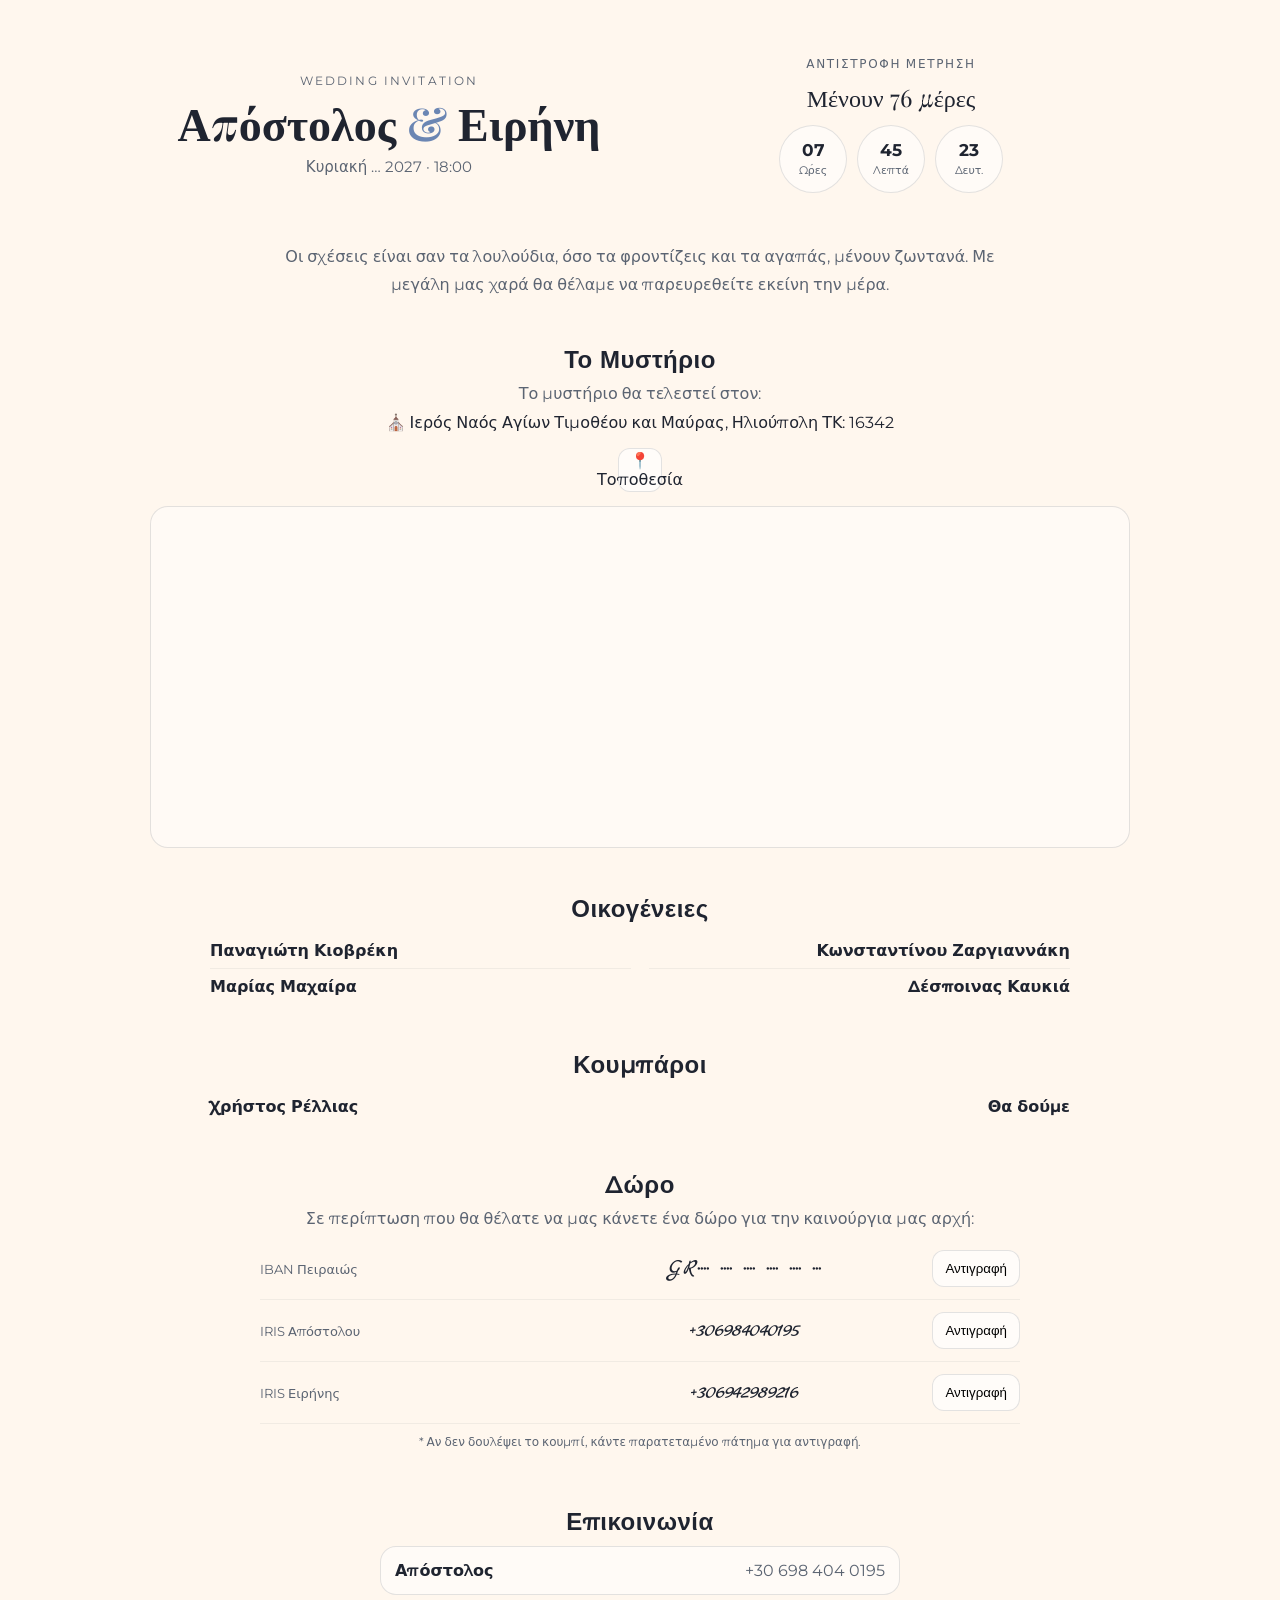
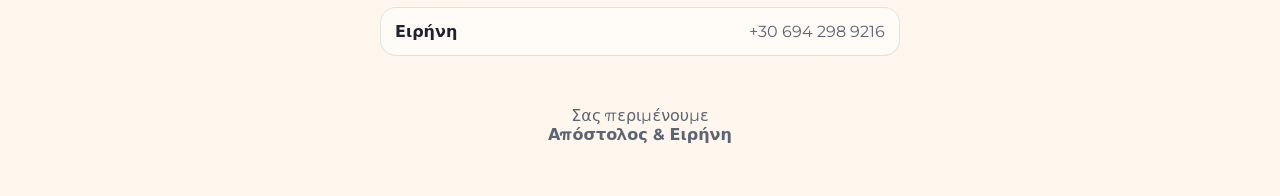
==== index.html @ e317bc23 "Update index.html" ====
<!DOCTYPE html>
<html lang="el">
<head>
  <meta charset="UTF-8" />
  <meta name="viewport" content="width=device-width, initial-scale=1" />
  <title>Απόστολος & Ειρήνη</title>

  <!-- Fonts -->
  <link rel="preconnect" href="https://fonts.googleapis.com">
  <link rel="preconnect" href="https://fonts.gstatic.com" crossorigin>

  <!-- Strict serif for names + clean sans + calligraphic for gift -->
  <link href="https://fonts.googleapis.com/css2?family=Playfair+Display:wght@500;600;700&family=Montserrat:wght@300;400;500;600&family=Marck+Script&display=swap" rel="stylesheet">

  <link rel="stylesheet" href="./style.css?v=10" />
</head>

<body>

  <main class="page">

    <!-- HERO (MONO-KOMMATO) -->
    <section class="hero fade-in">
      <div class="hero-inner">

        <!-- LEFT -->
        <div class="hero-left">
          <div class="tagline">Wedding Invitation</div>
          <h1 class="names">Απόστολος <span class="amp">&</span> Ειρήνη</h1>
          <div class="date">Κυριακή … 2027 · 18:00</div>
        </div>

        <!-- RIGHT -->
        <div class="hero-right">
          <div class="count-title">Αντίστροφη μέτρηση</div>
          <div class="cd-days">Μένουν <span id="d">00</span> μέρες</div>

          <div class="cd-circles" role="group" aria-label="Χρονόμετρο αντίστροφης μέτρησης">
            <div class="circle">
              <div class="n"><span id="h">00</span></div>
              <div class="t">Ώρες</div>
            </div>
            <div class="circle">
              <div class="n"><span id="m">00</span></div>
              <div class="t">Λεπτά</div>
            </div>
            <div class="circle">
              <div class="n"><span id="s">00</span></div>
              <div class="t">Δευτ.</div>
            </div>
          </div>
        </div>

      </div>
    </section>

    <!-- INTRO -->
    <section class="section center fade-in">
      <p class="intro">
        Οι σχέσεις είναι σαν τα λουλούδια, όσο τα φροντίζεις και τα αγαπάς, μένουν ζωντανά.
        Με μεγάλη μας χαρά θα θέλαμε να παρευρεθείτε εκείνη την μέρα.
      </p>
    </section>

    <!-- MYSTIRIO -->
    <section class="section center fade-in">
      <h2 class="h2">Το Μυστήριο</h2>
      <p class="muted">
        Το μυστήριο θα τελεστεί στον:
      </p>

      <p class="place">
        ⛪ Ιερός Ναός Αγίων Τιμοθέου και Μαύρας, Ηλιούπολη ΤΚ: 16342
      </p>

      <a class="pin-btn" target="_blank" rel="noopener"
         href="https://maps.app.goo.gl/vNykeE1Lnr1oiBZy7" aria-label="Άνοιγμα τοποθεσίας στο Google Maps">
        📍Τοποθεσία
      </a>

      <div class="map">
        <iframe
          title="Χάρτης - Μυστήριο"
          loading="lazy"
          referrerpolicy="no-referrer-when-downgrade"
          src="https://www.google.com/maps?q=Ιερός%20Ναός%20Αγίου%20Τιμοθέου%20και%20Αγίας%20Μαύρας%20Ηλιούπολη&output=embed">
        </iframe>
      </div>
    </section>

    <!-- OIKOGENEIES -->
    <section class="section center fade-in">
      <h2 class="h2">Οικογένειες</h2>

      <div class="two-col">
        <div class="col left">
          <div class="person"><strong>Παναγιώτη Κιοβρέκη</strong></div>
          <div class="person"><strong>Μαρίας Μαχαίρα</strong></div>
        </div>

        <div class="col right">
          <div class="person"><strong>Κωνσταντίνου Ζαργιαννάκη</strong></div>
          <div class="person"><strong>Δέσποινας Καυκιά</strong></div>
        </div>
      </div>
    </section>

    <!-- KOUMPAROI -->
    <section class="section center fade-in">
      <h2 class="h2">Κουμπάροι</h2>

      <div class="two-col">
        <div class="col left">
          <div class="person"><strong>Χρήστος Ρέλλιας</strong></div>
        </div>

        <div class="col right">
          <div class="person"><strong>Θα δούμε</strong></div>
        </div>
      </div>
    </section>

    <!-- GIFT -->
    <section class="section center fade-in">
      <h2 class="h2">Δώρο</h2>
      <p class="muted">
        Σε περίπτωση που θα θέλατε να μας κάνετε ένα δώρο για την καινούργια μας αρχή:
      </p>

      <div class="gift">
        <div class="gift-row">
          <div class="gift-label">IBAN Πειραιώς</div>
          <div class="gift-value script" id="ibanText">GR•••• •••• •••• •••• •••• •••</div>
          <button class="copy-btn" type="button" data-copy="#ibanText">Αντιγραφή</button>
        </div>

        <div class="gift-row">
          <div class="gift-label">IRIS Απόστολου</div>
          <div class="gift-value script" id="irisApostolos">+306984040195</div>
          <button class="copy-btn" type="button" data-copy="#irisApostolos">Αντιγραφή</button>
        </div>

        <div class="gift-row">
          <div class="gift-label">IRIS Ειρήνης</div>
          <div class="gift-value script" id="irisEirini">+306942989216</div>
          <button class="copy-btn" type="button" data-copy="#irisEirini">Αντιγραφή</button>
        </div>

        <p class="hint">
          * Αν δεν δουλέψει το κουμπί, κάντε παρατεταμένο πάτημα για αντιγραφή.
        </p>
      </div>
    </section>

    <!-- CONTACT -->
    <section class="section center fade-in">
      <h2 class="h2">Επικοινωνία</h2>

      <div class="contact">
        <a class="contact-item" href="tel:+306984040195">
          <span class="c-name">Απόστολος</span>
          <span class="c-phone">+30 698 404 0195</span>
        </a>

        <a class="contact-item" href="tel:+306942989216">
          <span class="c-name">Ειρήνη</span>
          <span class="c-phone">+30 694 298 9216</span>
        </a>
      </div>
    </section>

    <!-- FOOTER -->
    <footer class="footer center fade-in">
      Σας περιμένουμε<br><strong>Απόστολος & Ειρήνη</strong>
    </footer>

  </main>

  <script>
    // άλλαξε εδώ την ημερομηνία όποτε αποφασίσετε (το +03:00 για θερινή ώρα)
    const weddingDate = new Date("2027-02-20T18:00:00+03:00");
    const pad = n => String(n).padStart(2, "0");

    function updateCountdown(){
      const now = new Date();
      let diff = weddingDate - now;
      if(diff < 0) diff = 0;

      const days = Math.floor(diff / (1000*60*60*24));
      const hours = Math.floor((diff / (1000*60*60)) % 24);
      const minutes = Math.floor((diff / (1000*60)) % 60);
      const seconds = Math.floor((diff / 1000) % 60);

      document.getElementById("d").textContent = pad(days);
      document.getElementById("h").textContent = pad(hours);
      document.getElementById("m").textContent = pad(minutes);
      document.getElementById("s").textContent = pad(seconds);
    }
    updateCountdown();
    setInterval(updateCountdown, 1000);

    // Copy-to-clipboard
    async function copyTextFromSelector(sel){
      const el = document.querySelector(sel);
      if(!el) return false;
      const text = (el.textContent || "").trim();
      try{
        await navigator.clipboard.writeText(text);
        return true;
      }catch(e){
        const ta = document.createElement("textarea");
        ta.value = text;
        document.body.appendChild(ta);
        ta.select();
        try{
          document.execCommand("copy");
          document.body.removeChild(ta);
          return true;
        }catch(err){
          document.body.removeChild(ta);
          return false;
        }
      }
    }

    document.querySelectorAll("[data-copy]").forEach(btn=>{
      btn.addEventListener("click", async ()=>{
        const sel = btn.getAttribute("data-copy");
        const ok = await copyTextFromSelector(sel);
        const old = btn.textContent;
        btn.textContent = ok ? "✅ Αντιγράφηκε" : "❌ Δεν αντιγράφηκε";
        setTimeout(()=> btn.textContent = old, 1200);
      });
    });

    // Fade-in on scroll
    const observer = new IntersectionObserver((entries)=>{
      entries.forEach(e=>{
        if(e.isIntersecting){
          e.target.classList.add("visible");
          observer.unobserve(e.target);
        }
      });
    }, { threshold: 0.12, rootMargin: "0px 0px -60px 0px" });

    document.querySelectorAll(".fade-in").forEach(el => observer.observe(el));
  </script>

</body>
</html>
---- style.css ----
:root{
  --cream: #FFF7EE;
  --text: #1f2430;
  --muted: #5b6472;
  --accent: #6B86B3;
  --stroke: rgba(31,36,48,.12);
  --soft: rgba(255,255,255,.55);
}

*{ box-sizing:border-box; }

body{
  margin:0;
  background: var(--cream);
  color: var(--text);
  font-family: "Montserrat", system-ui, -apple-system, Segoe UI, Roboto, Arial;
}

.page{
  max-width: 1050px;
  margin: 0 auto;
  padding: 34px 18px 42px;
}

/* HERO - monokommato */
.hero{
  padding: 22px 18px;
}

.hero-inner{
  display:grid;
  grid-template-columns: 1fr 1fr;
  gap: 26px;
  align-items: center;
}

/* left side center */
.hero-left{
  text-align:center;
}

.tagline{
  font-size: 12px;
  letter-spacing: .18em;
  text-transform: uppercase;
  color: var(--muted);
  margin-bottom: 10px;
}

.names{
  font-family: "Playfair Display", serif; /* strict-ish serif */
  font-weight: 600;
  font-size: 46px;
  line-height: 1.05;
  margin: 0 0 10px;
}

.amp{ color: var(--accent); }

.date{
  font-size: 15px;
  color: var(--muted);
}

/* right side center */
.hero-right{
  text-align:center;
}

.count-title{
  font-size: 12px;
  letter-spacing: .14em;
  text-transform: uppercase;
  color: var(--muted);
  margin-bottom: 10px;
}

.cd-days{
  font-family: "Playfair Display", serif;
  font-size: 24px; /* smaller as requested */
  margin: 0 0 12px;
}

.cd-circles{
  display:flex;
  justify-content:center;
  gap: 10px;
  flex-wrap: wrap;
}

.circle{
  width: 68px;
  height: 68px;
  border-radius: 999px;
  border: 1px solid var(--stroke);
  background: var(--soft);
  display:flex;
  flex-direction: column;
  align-items:center;
  justify-content:center;
}

.circle .n{
  font-weight: 700;
  font-size: 17px;
  line-height: 1;
}

.circle .t{
  margin-top: 4px;
  font-size: 11px;
  color: var(--muted);
}

/* sections: centered, no boxes */
.section{
  padding: 18px 8px;
  margin: 10px 0;
}

.center{ text-align:center; }

.h2{
  font-family: "Montserrat", sans-serif;
  font-weight: 600;
  letter-spacing: .02em;
  margin: 0 0 10px;
}

.muted{ color: var(--muted); margin: 0 0 10px; }

.intro{
  max-width: 760px;
  margin: 0 auto;
  color: var(--muted);
  font-size: 16px;
  line-height: 1.75;
}

/* Mystery */
.place{
  max-width: 820px;
  margin: 0 auto 10px;
}

.pin-btn{
  display:inline-flex;
  align-items:center;
  justify-content:center;
  width: 44px;
  height: 44px;
  border-radius: 12px;
  border: 1px solid var(--stroke);
  background: rgba(255,255,255,.65);
  text-decoration:none;
  color: var(--text);
  margin: 6px 0 14px;
  transition: transform .15s ease, background .15s ease;
}
.pin-btn:hover{ transform: translateY(-1px); background: rgba(255,255,255,.78); }

.map{
  max-width: 980px;
  margin: 0 auto;
  border-radius: 18px;
  overflow:hidden;
  border: 1px solid var(--stroke);
  background: rgba(255,255,255,.4);
}
.map iframe{
  width: 100%;
  height: 340px;
  border: 0;
  display:block;
}

/* Families / Koumparoi */
.two-col{
  max-width: 860px;
  margin: 0 auto;
  display:grid;
  grid-template-columns: 1fr 1fr;
  gap: 18px;
  align-items:start;
}

.col.left{ text-align:left; }
.col.right{ text-align:right; }

.person{
  padding: 8px 0;
  border-bottom: 1px solid rgba(31,36,48,.06);
}
.person:last-child{ border-bottom: none; }

/* Gift */
.gift{
  max-width: 760px;
  margin: 0 auto;
}

.gift-row{
  display:grid;
  grid-template-columns: 1fr 1.2fr auto;
  gap: 10px;
  align-items:center;
  padding: 12px 0;
  border-bottom: 1px solid rgba(31,36,48,.06);
}
.gift-row:last-child{ border-bottom: none; }

.gift-label{
  text-align:left;
  color: var(--muted);
  font-size: 13px;
}

.gift-value{
  text-align:center;
  font-size: 16px;
}

.script{
  font-family: "Marck Script", cursive;
  font-size: 22px;
}

.copy-btn{
  border: 1px solid var(--stroke);
  background: rgba(255,255,255,.65);
  border-radius: 12px;
  padding: 10px 12px;
  cursor:pointer;
  transition: transform .15s ease, background .15s ease;
}
.copy-btn:hover{ transform: translateY(-1px); background: rgba(255,255,255,.78); }

.hint{
  margin-top: 10px;
  color: var(--muted);
  font-size: 12px;
}

/* Contact */
.contact{
  max-width: 520px;
  margin: 0 auto;
  display:grid;
  gap: 12px;
}

.contact-item{
  display:flex;
  align-items:center;
  justify-content: space-between;
  gap: 14px;
  padding: 14px 14px;
  border: 1px solid var(--stroke);
  background: rgba(255,255,255,.55);
  border-radius: 16px;
  text-decoration:none;
  color: var(--text);
}

.c-name{ font-weight: 600; }
.c-phone{ color: var(--muted); }

/* Footer */
.footer{
  padding: 22px 8px 10px;
  color: var(--muted);
}

/* Fade in */
.fade-in{
  opacity: 0;
  transform: translateY(12px);
  transition: opacity .6s ease, transform .6s ease;
}
.fade-in.visible{
  opacity: 1;
  transform: translateY(0);
}

@media (max-width: 860px){
  .hero-inner{ grid-template-columns: 1fr; }
  .names{ font-size: 40px; }
  .two-col{ grid-template-columns: 1fr; }
  .col.left, .col.right{ text-align:center; }
  .gift-row{ grid-template-columns: 1fr; }
  .gift-label{ text-align:center; }
}
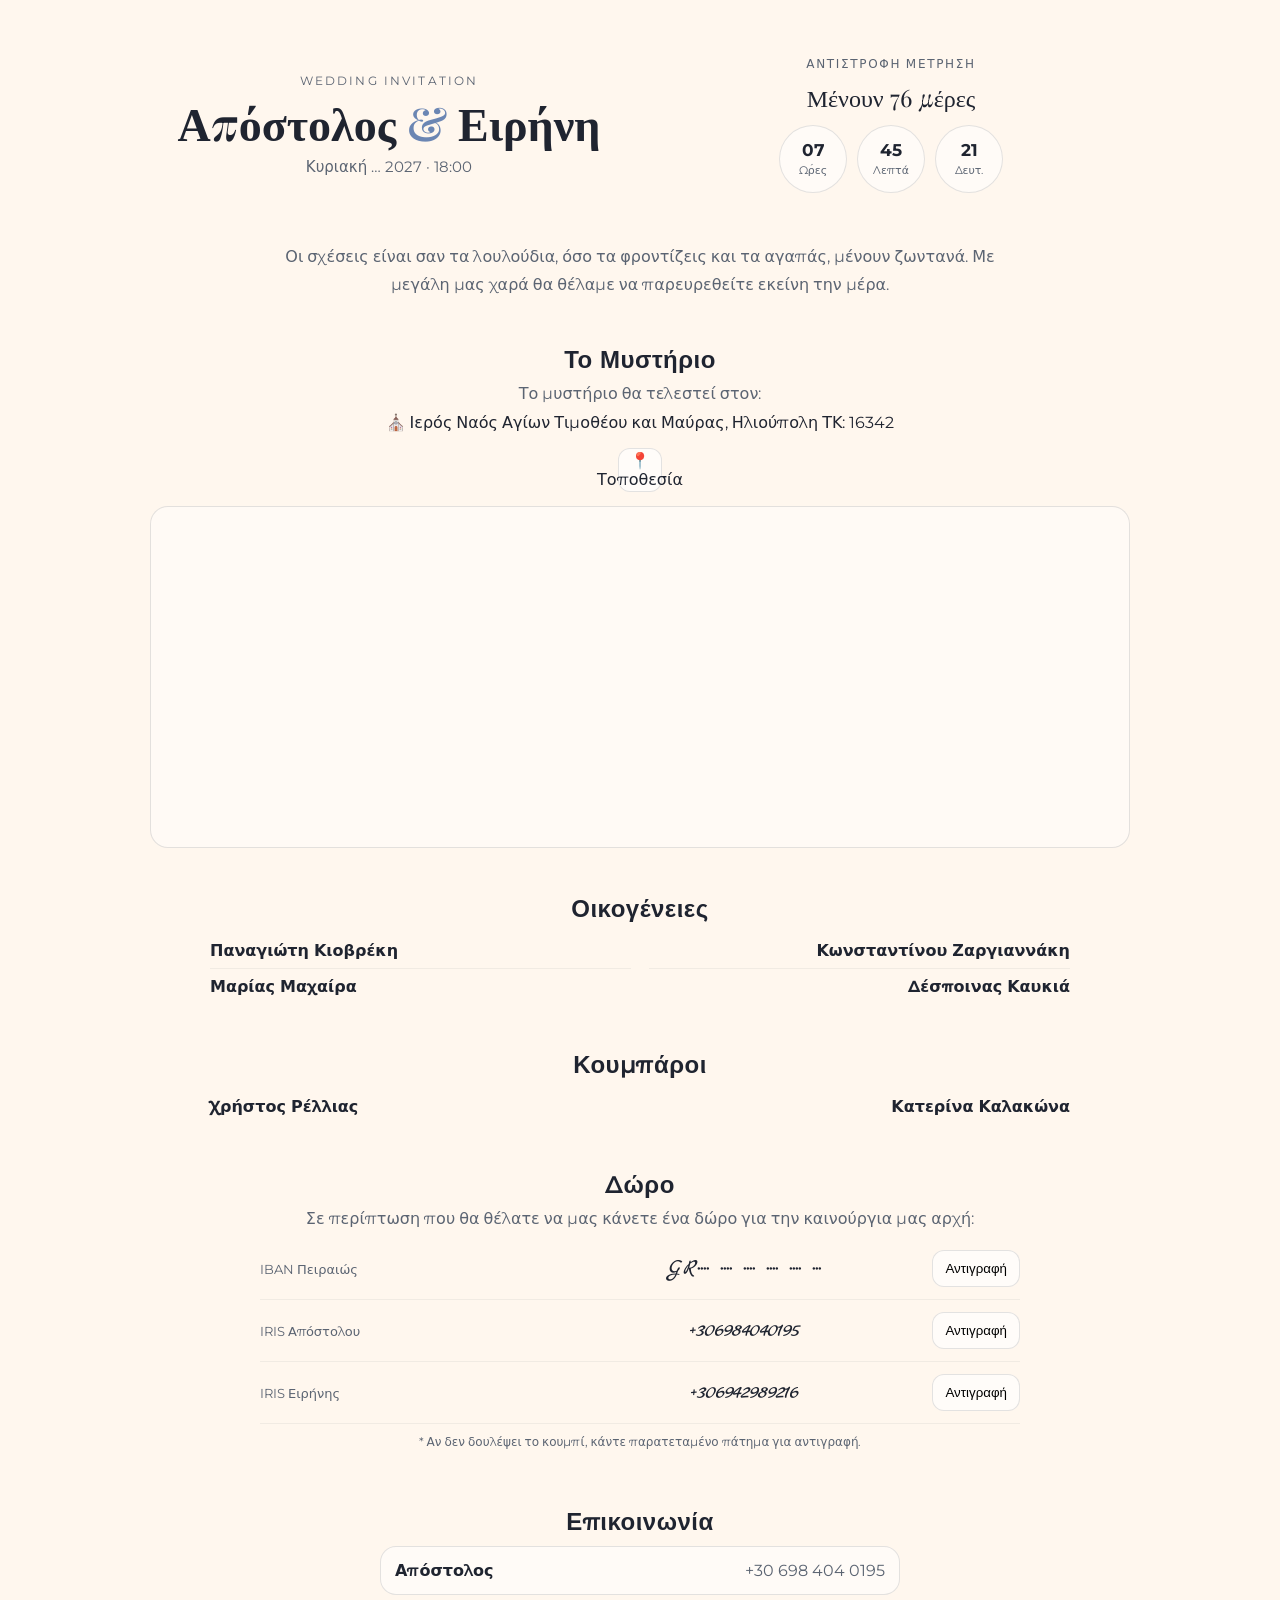
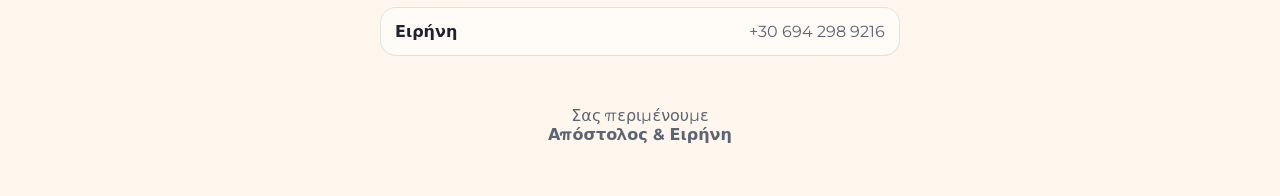
==== commit 5d4d7acf: "Update index.html" ====
--- a/index.html
+++ b/index.html
@@ -115,7 +115,7 @@
         </div>
 
         <div class="col right">
-          <div class="person"><strong>Θα δούμε</strong></div>
+          <div class="person"><strong>Κατερίνα Καλακώνα</strong></div>
         </div>
       </div>
     </section>
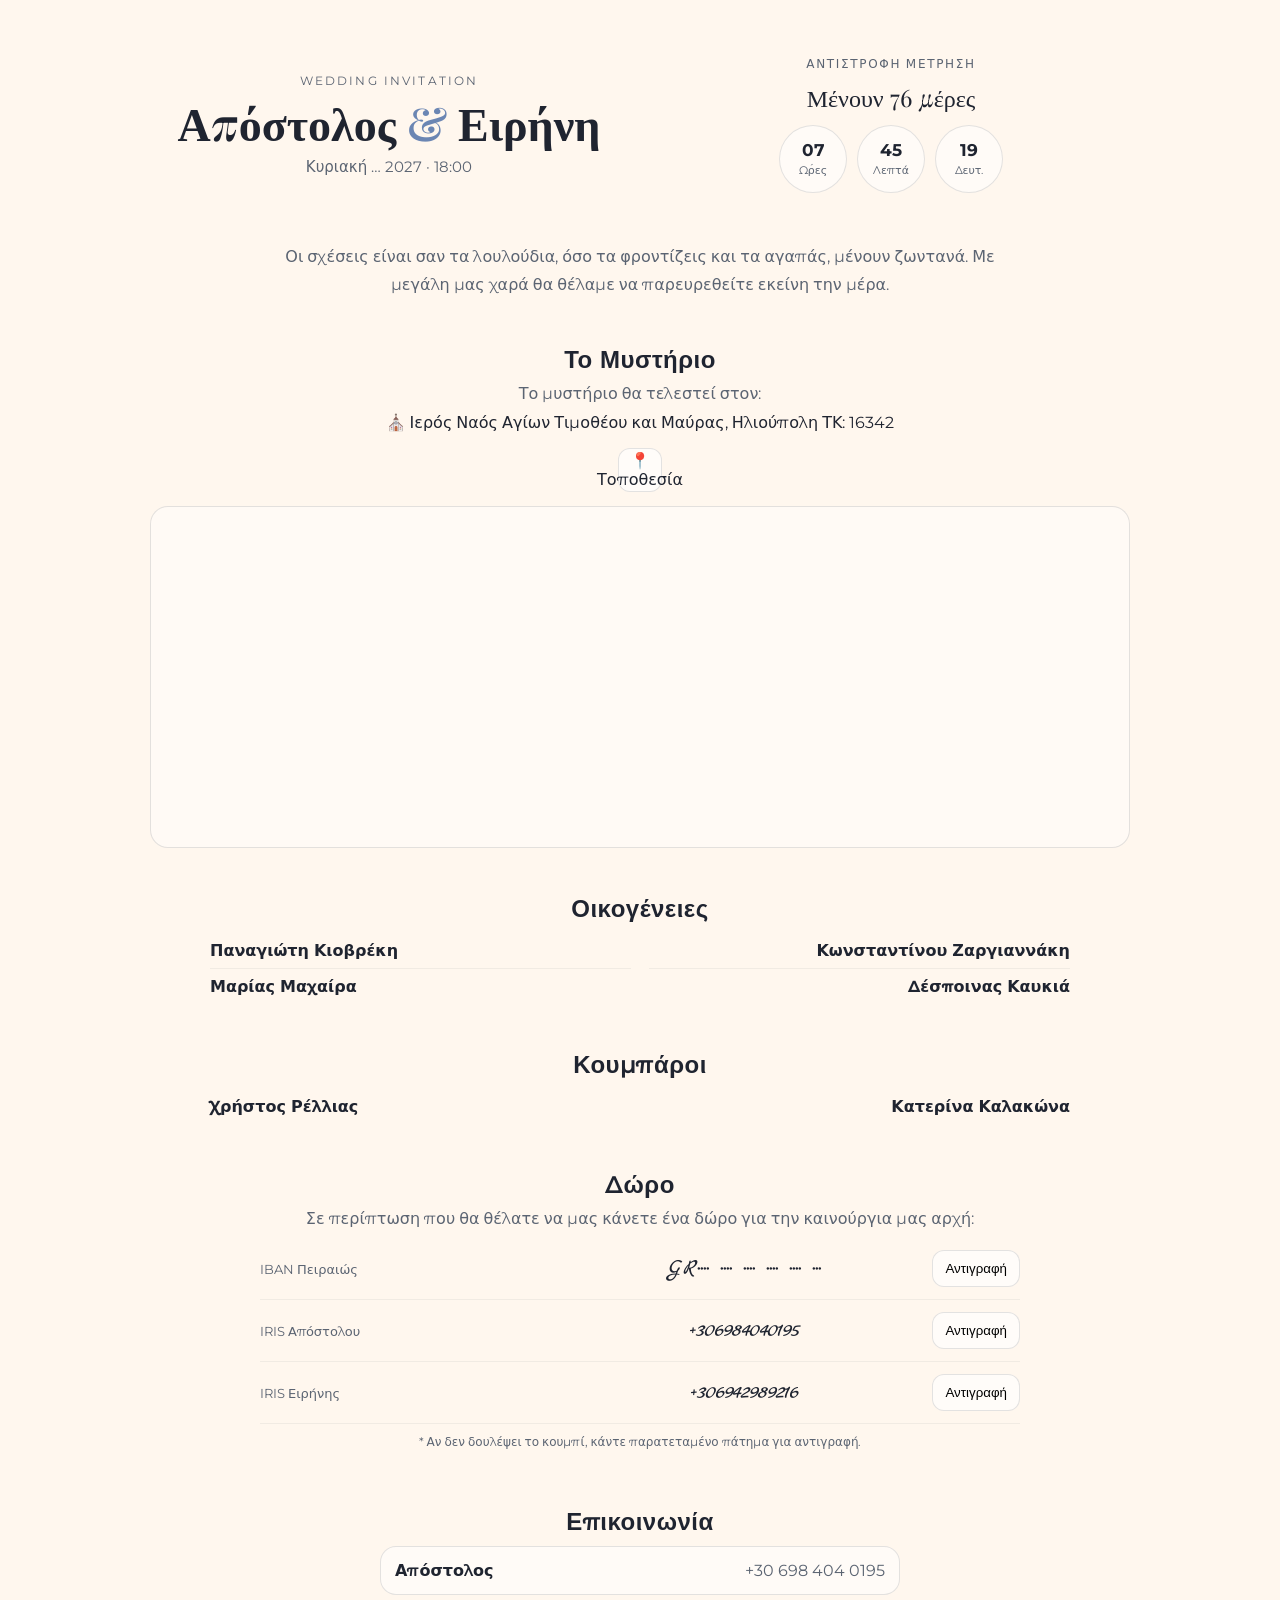
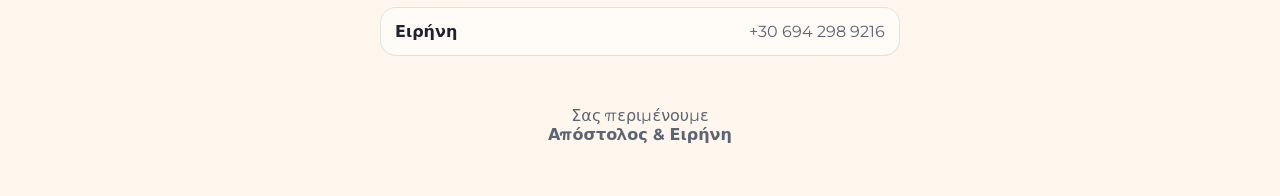
==== commit 637772f6: "index.html" ====
--- a/index.html
+++ b/index.html
@@ -12,7 +12,7 @@
   <!-- Strict serif for names + clean sans + calligraphic for gift -->
   <link href="https://fonts.googleapis.com/css2?family=Playfair+Display:wght@500;600;700&family=Montserrat:wght@300;400;500;600&family=Marck+Script&display=swap" rel="stylesheet">
 
-  <link rel="stylesheet" href="./style.css?v=10" />
+  <link rel="stylesheet" href="./style.css?v=11" />
 </head>
 
 <body>
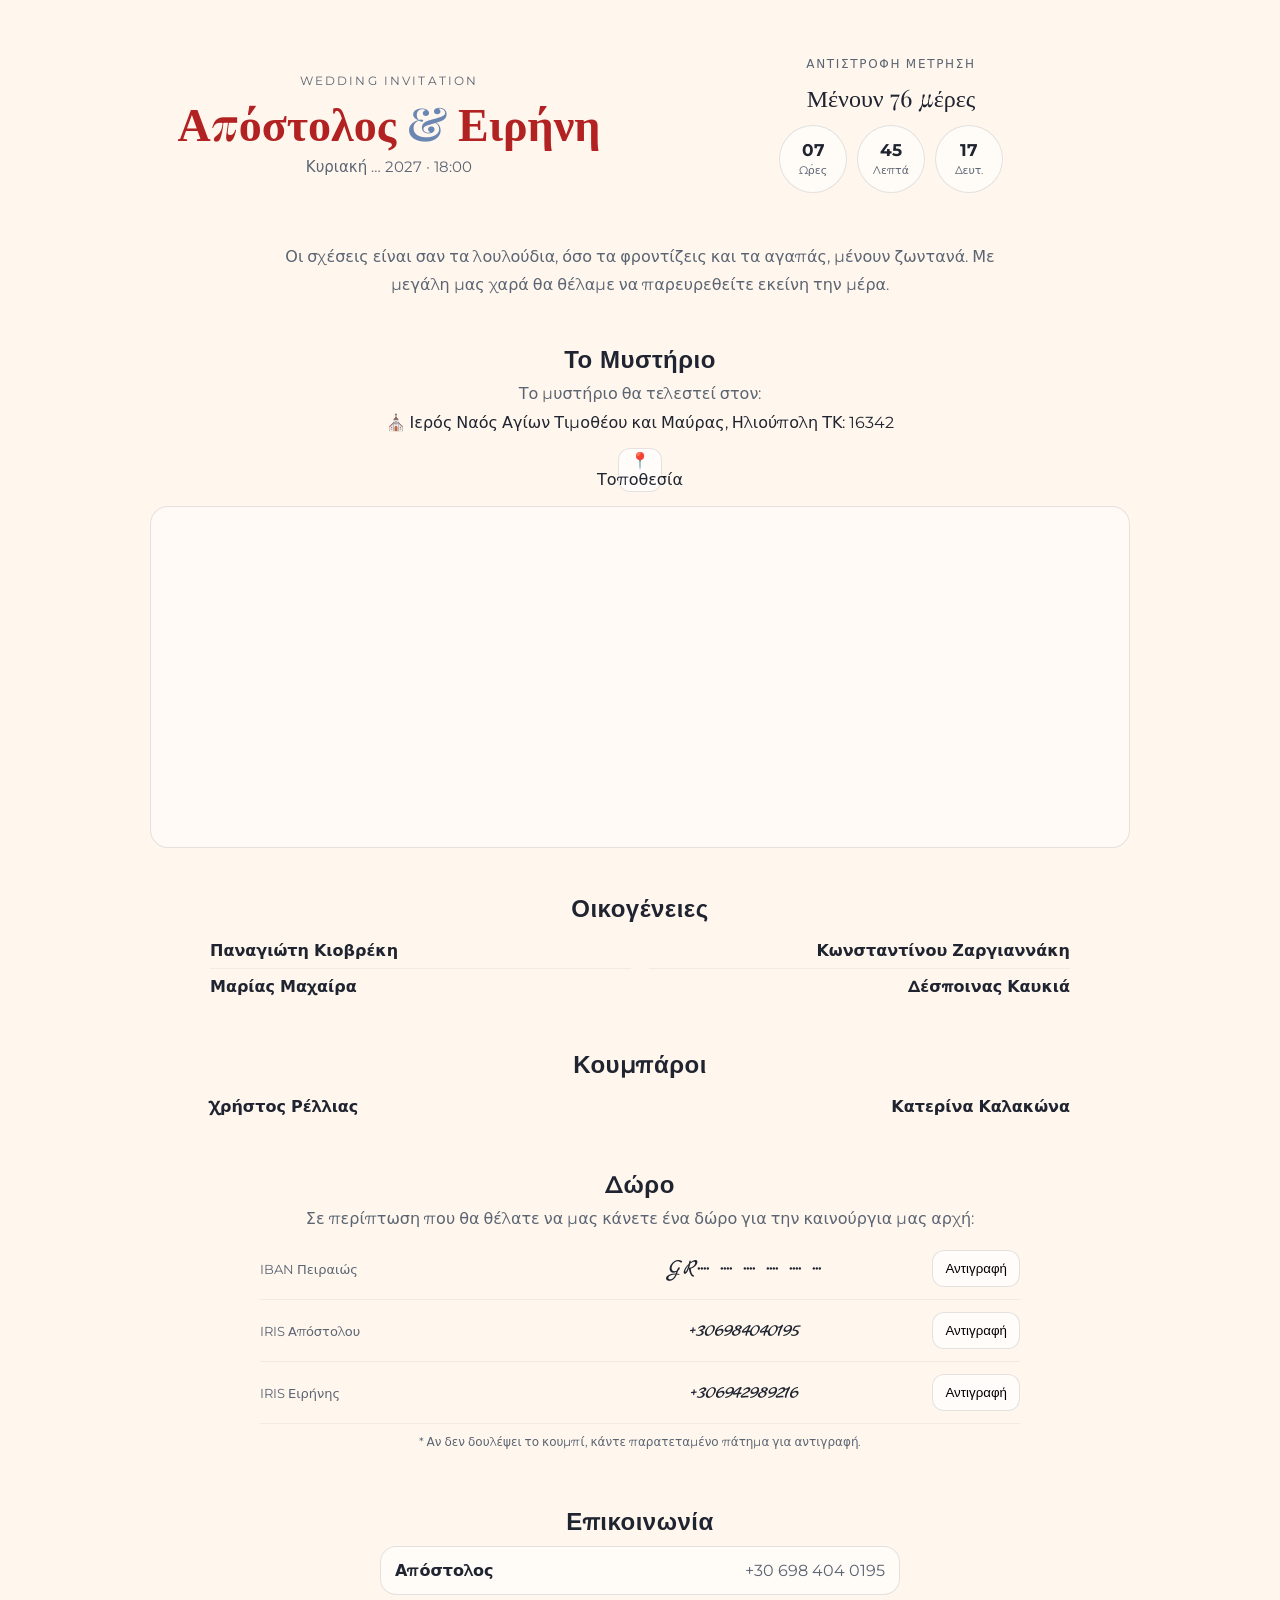
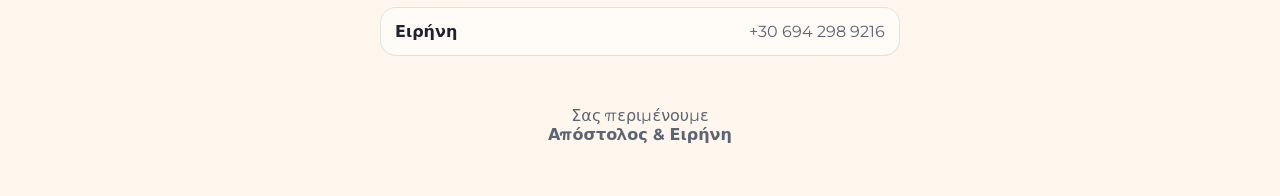
==== commit 95b6ce30: "index.html" ====
--- a/index.html
+++ b/index.html
@@ -12,7 +12,7 @@
   <!-- Strict serif for names + clean sans + calligraphic for gift -->
   <link href="https://fonts.googleapis.com/css2?family=Playfair+Display:wght@500;600;700&family=Montserrat:wght@300;400;500;600&family=Marck+Script&display=swap" rel="stylesheet">
 
-  <link rel="stylesheet" href="./style.css?v=11" />
+  <link rel="stylesheet" href="./style.css?v=12" />
 </head>
 
 <body>
--- a/style.css
+++ b/style.css
@@ -53,6 +53,7 @@
   font-size: 46px;
   line-height: 1.05;
   margin: 0 0 10px;
+  color: #b22222;
 }
 
 .amp{ color: var(--accent); }
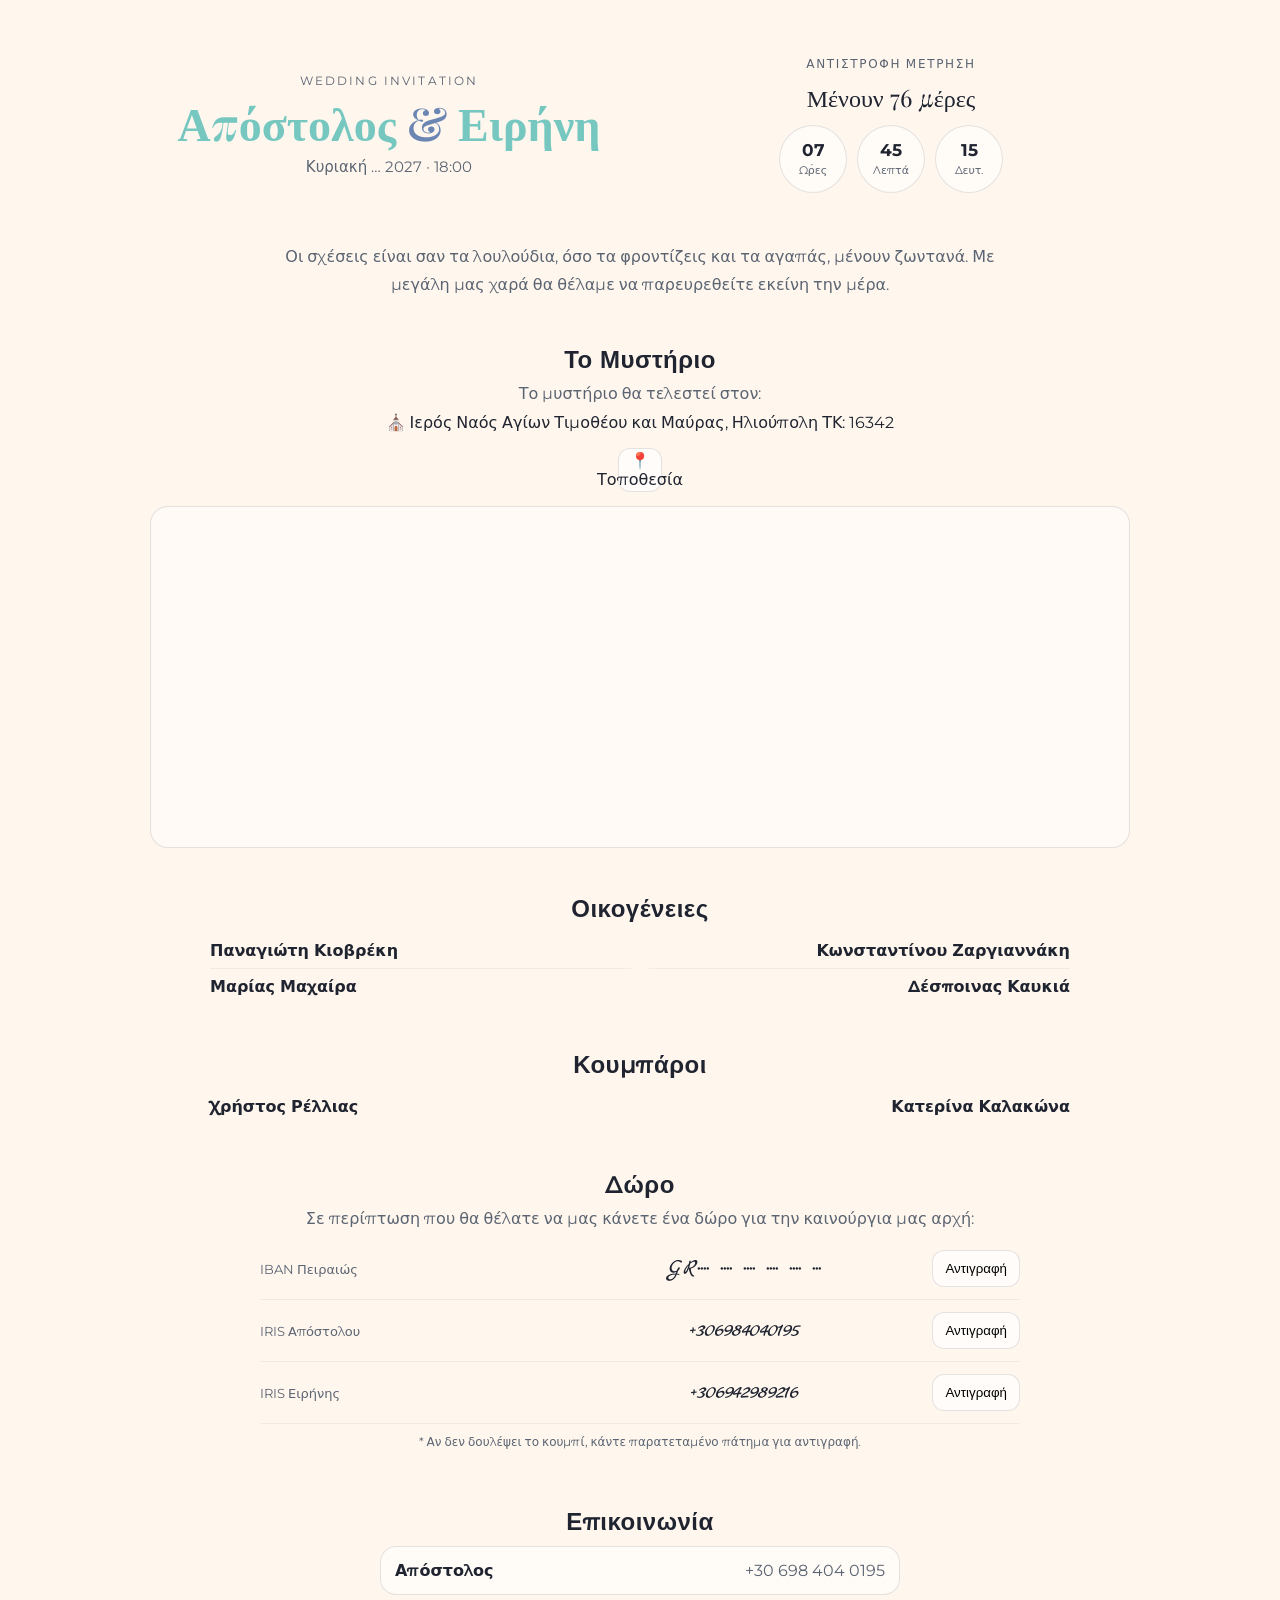
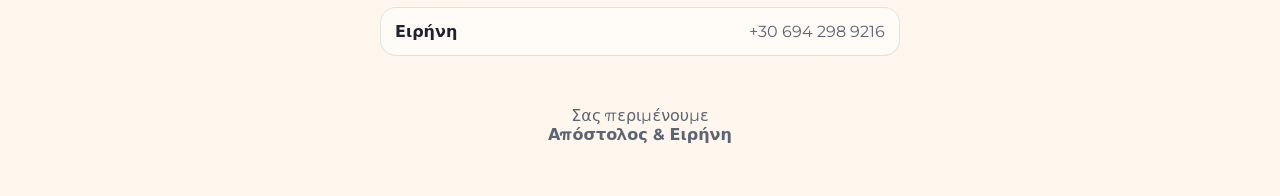
==== commit dc47399c: "index.html" ====
--- a/index.html
+++ b/index.html
@@ -12,7 +12,7 @@
   <!-- Strict serif for names + clean sans + calligraphic for gift -->
   <link href="https://fonts.googleapis.com/css2?family=Playfair+Display:wght@500;600;700&family=Montserrat:wght@300;400;500;600&family=Marck+Script&display=swap" rel="stylesheet">
 
-  <link rel="stylesheet" href="./style.css?v=12" />
+  <link rel="stylesheet" href="./style.css?v=13" />
 </head>
 
 <body>
--- a/style.css
+++ b/style.css
@@ -53,7 +53,7 @@
   font-size: 46px;
   line-height: 1.05;
   margin: 0 0 10px;
-  color: #b22222;
+  color: #76C7C0;
 }
 
 .amp{ color: var(--accent); }
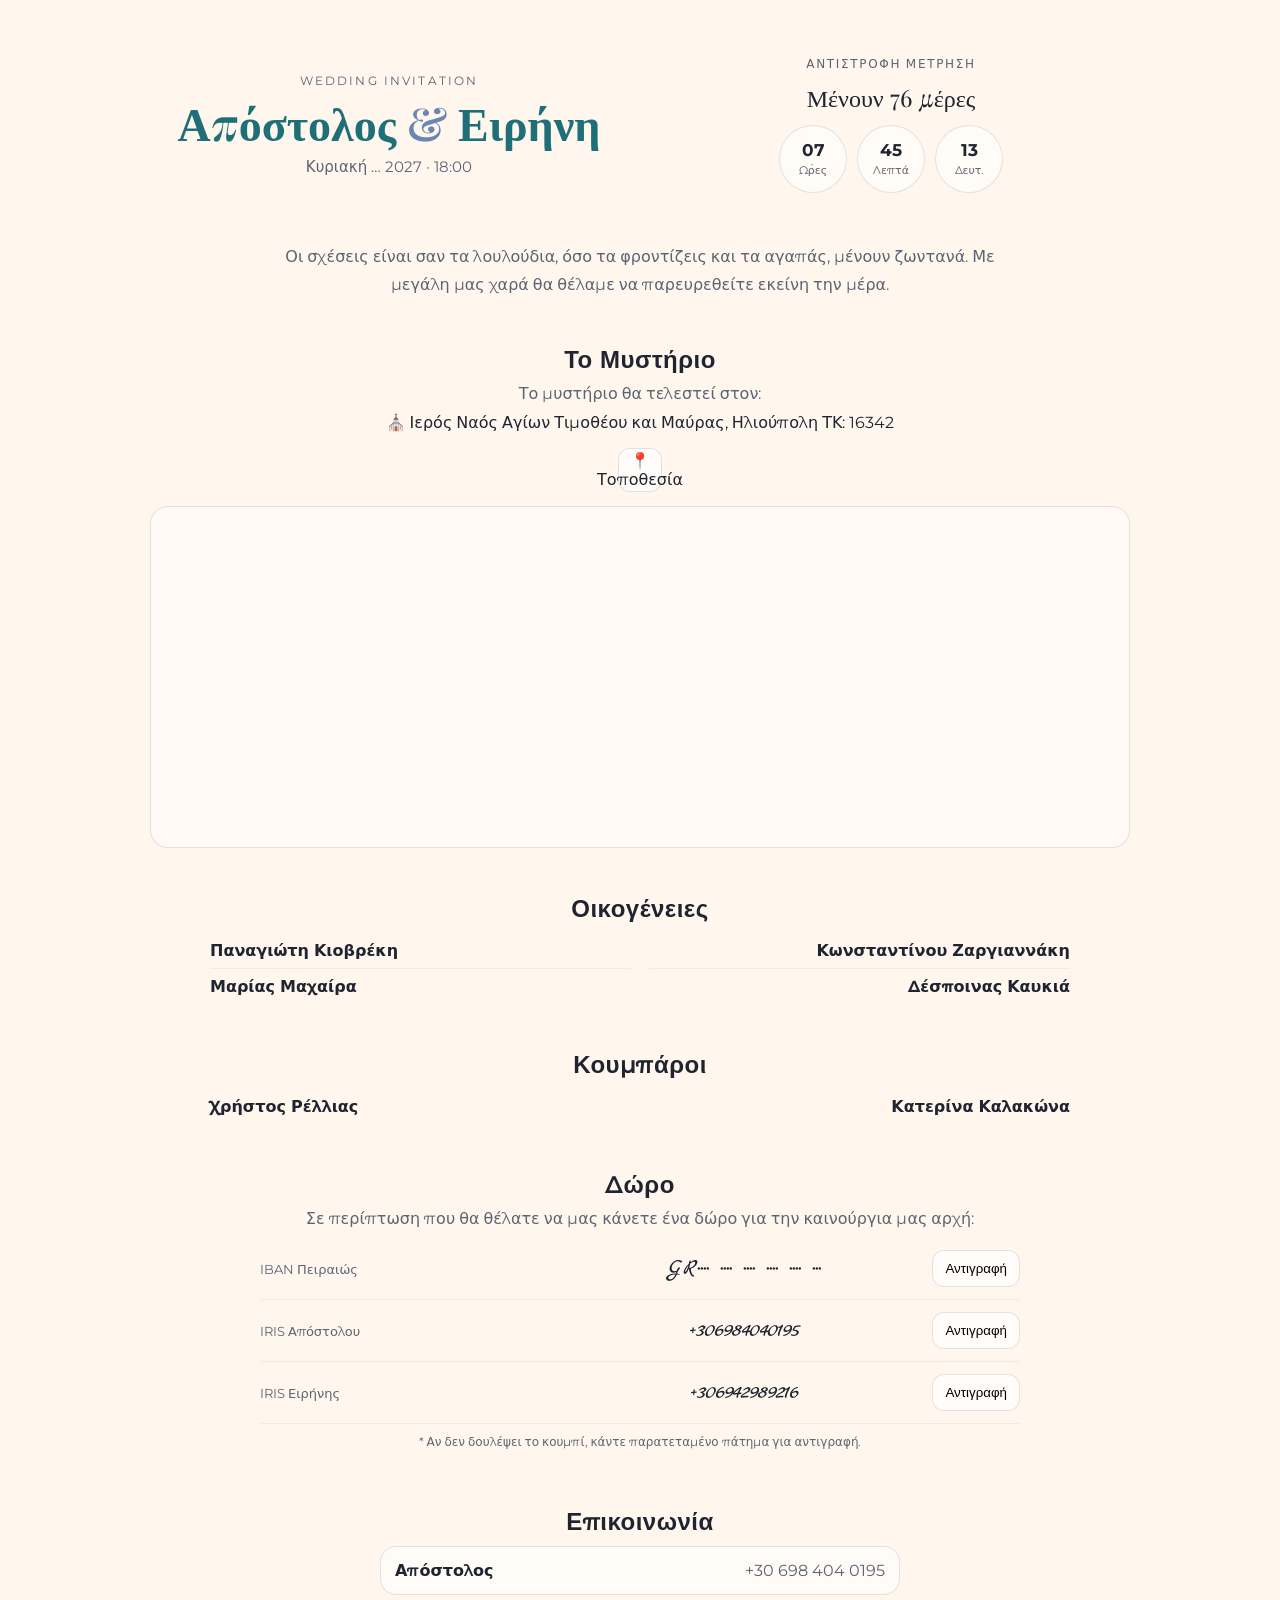
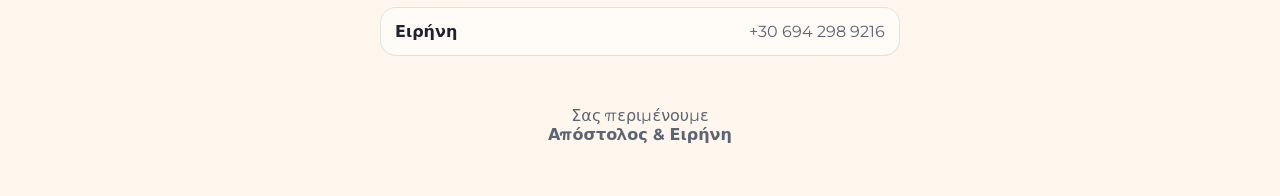
==== commit 64395380: "index.html" ====
--- a/index.html
+++ b/index.html
@@ -12,7 +12,7 @@
   <!-- Strict serif for names + clean sans + calligraphic for gift -->
   <link href="https://fonts.googleapis.com/css2?family=Playfair+Display:wght@500;600;700&family=Montserrat:wght@300;400;500;600&family=Marck+Script&display=swap" rel="stylesheet">
 
-  <link rel="stylesheet" href="./style.css?v=13" />
+  <link rel="stylesheet" href="./style.css?v=14" />
 </head>
 
 <body>
--- a/style.css
+++ b/style.css
@@ -53,7 +53,8 @@
   font-size: 46px;
   line-height: 1.05;
   margin: 0 0 10px;
-  color: #76C7C0;
+  /*color: #76C7C0;*/
+  color: #1F6F78;
 }
 
 .amp{ color: var(--accent); }
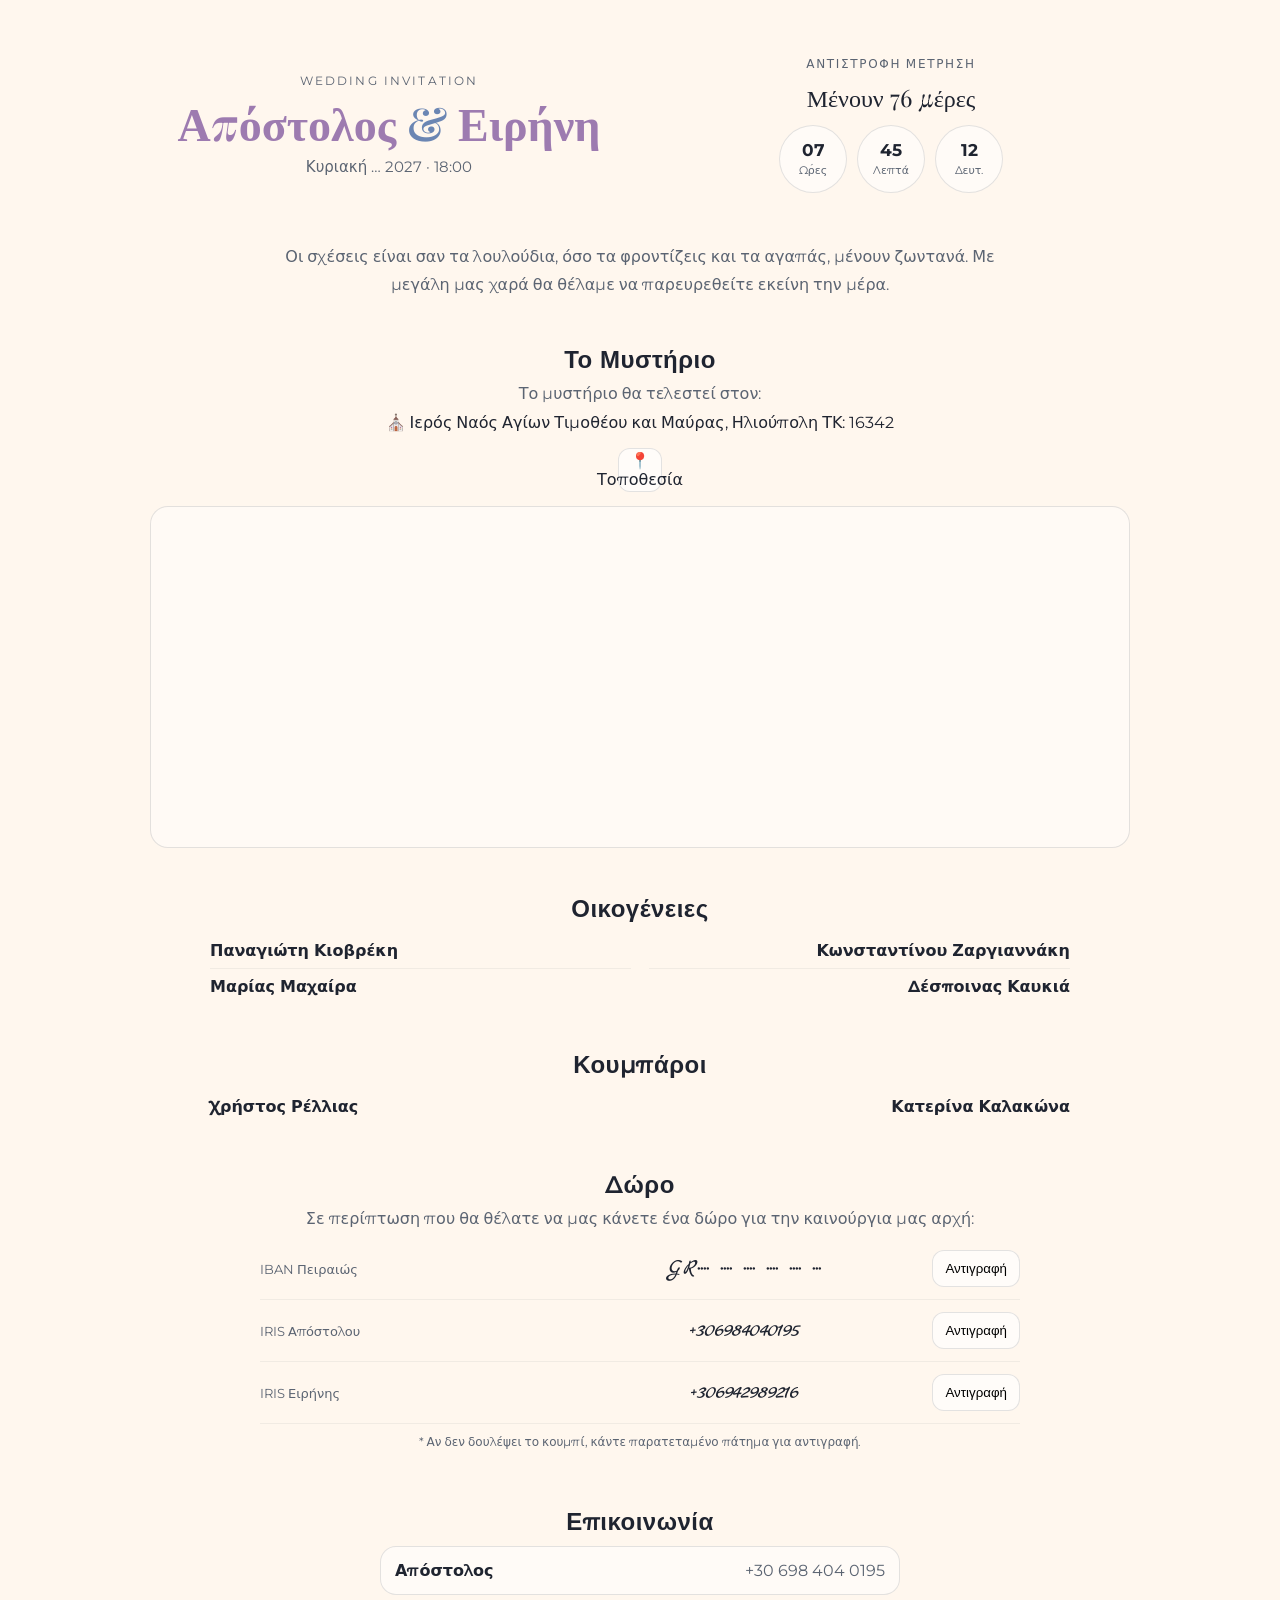
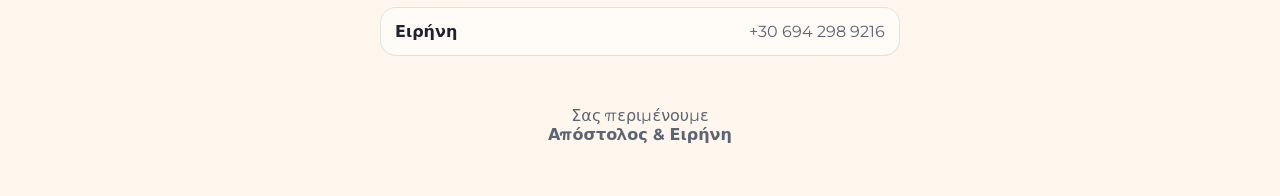
==== commit 0b9ccfba: "index.html" ====
--- a/index.html
+++ b/index.html
@@ -12,7 +12,7 @@
   <!-- Strict serif for names + clean sans + calligraphic for gift -->
   <link href="https://fonts.googleapis.com/css2?family=Playfair+Display:wght@500;600;700&family=Montserrat:wght@300;400;500;600&family=Marck+Script&display=swap" rel="stylesheet">
 
-  <link rel="stylesheet" href="./style.css?v=14" />
+  <link rel="stylesheet" href="./style.css?v=15" />
 </head>
 
 <body>
--- a/style.css
+++ b/style.css
@@ -53,8 +53,9 @@
   font-size: 46px;
   line-height: 1.05;
   margin: 0 0 10px;
-  /*color: #76C7C0;*/
-  color: #1F6F78;
+  /*color: #76C7C0;
+  color: #1F6F78;*/
+  color: #9D7BB0;
 }
 
 .amp{ color: var(--accent); }
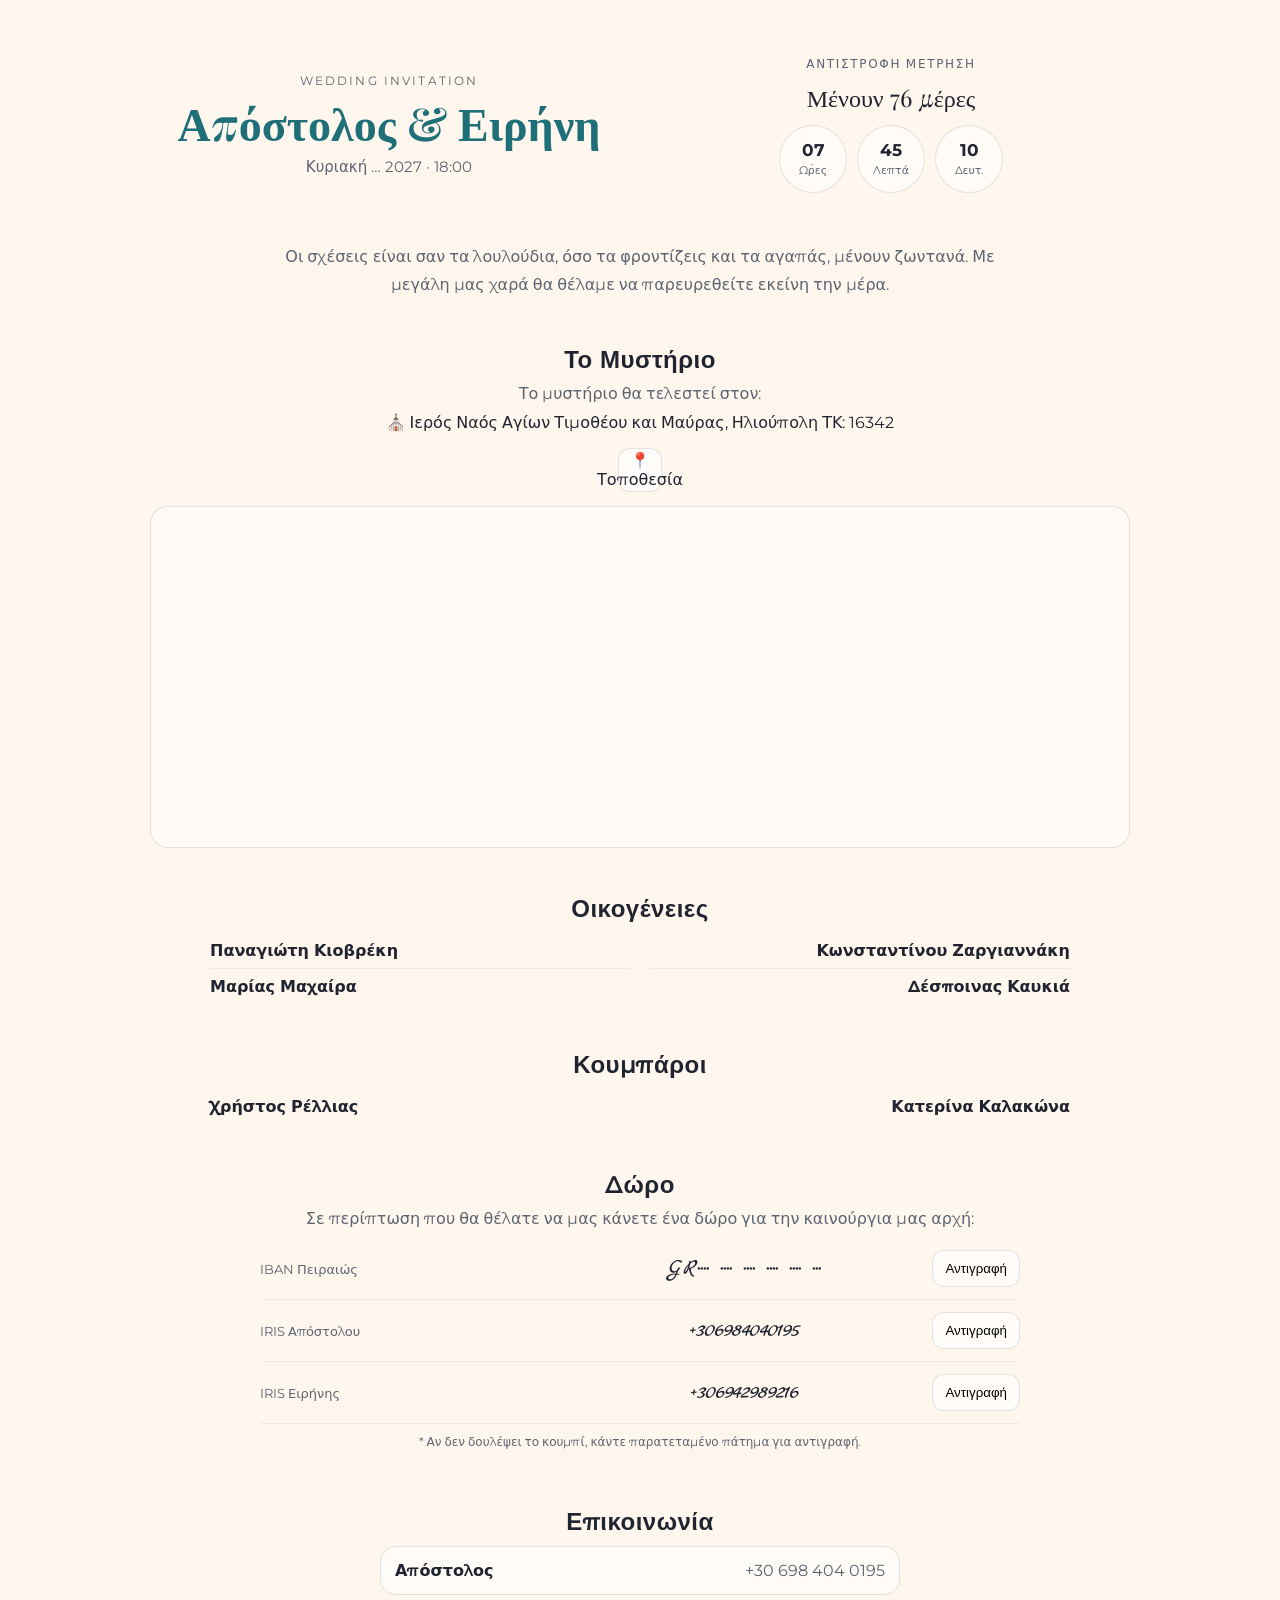
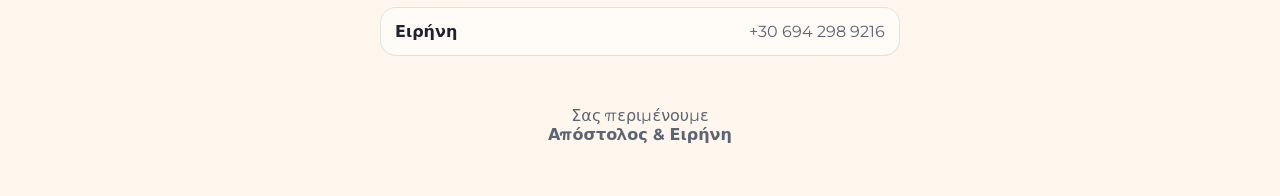
==== commit 08b2a67a: "index.html" ====
--- a/index.html
+++ b/index.html
@@ -12,7 +12,7 @@
   <!-- Strict serif for names + clean sans + calligraphic for gift -->
   <link href="https://fonts.googleapis.com/css2?family=Playfair+Display:wght@500;600;700&family=Montserrat:wght@300;400;500;600&family=Marck+Script&display=swap" rel="stylesheet">
 
-  <link rel="stylesheet" href="./style.css?v=15" />
+  <link rel="stylesheet" href="./style.css?v=16" />
 </head>
 
 <body>
--- a/style.css
+++ b/style.css
@@ -53,12 +53,15 @@
   font-size: 46px;
   line-height: 1.05;
   margin: 0 0 10px;
-  /*color: #76C7C0;
-  color: #1F6F78;*/
-  color: #9D7BB0;
-}
-
-.amp{ color: var(--accent); }
+  /*color: #76C7C0; KOKKINO*/
+  color: #1F6F78;
+  /*color: #9D7BB0; LILA*/
+}
+
+.amp{ 
+  /*color: var(--accent); μπλε */
+  color: #1F6F78;
+}
 
 .date{
   font-size: 15px;
